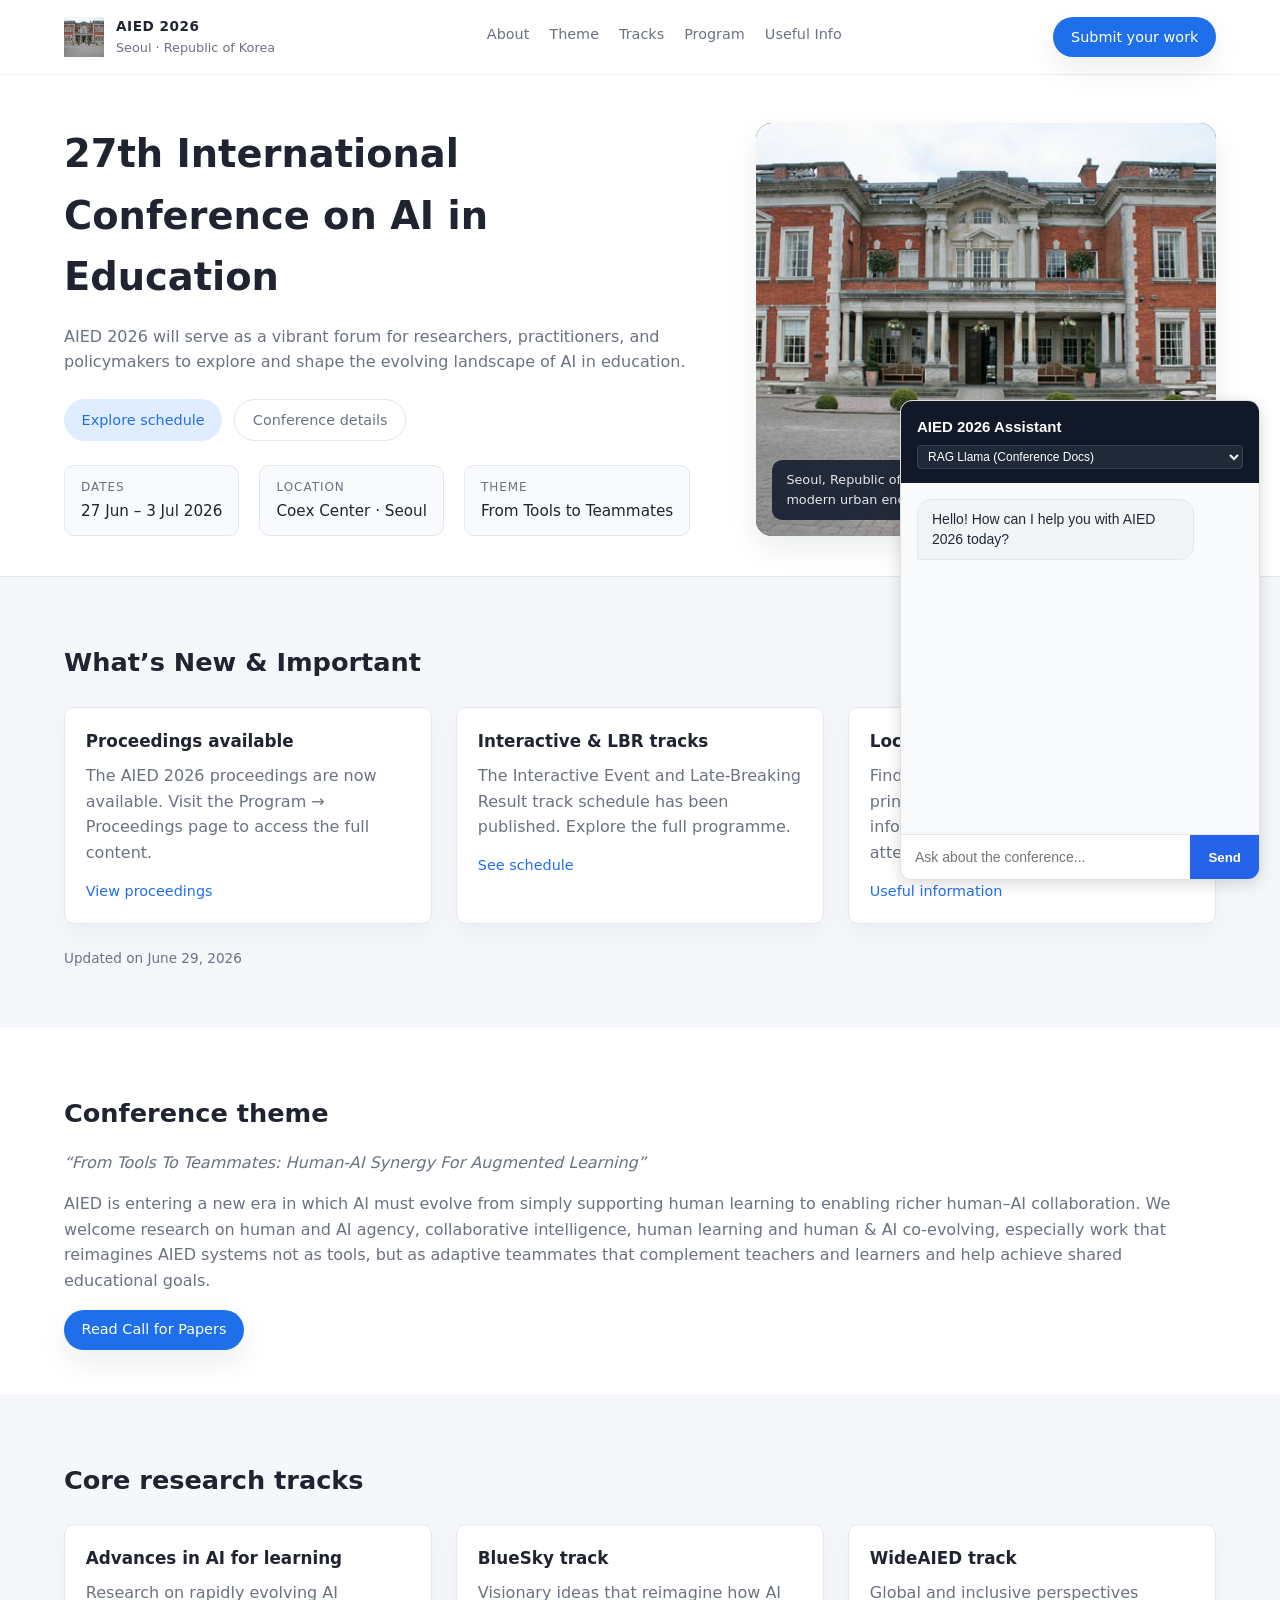
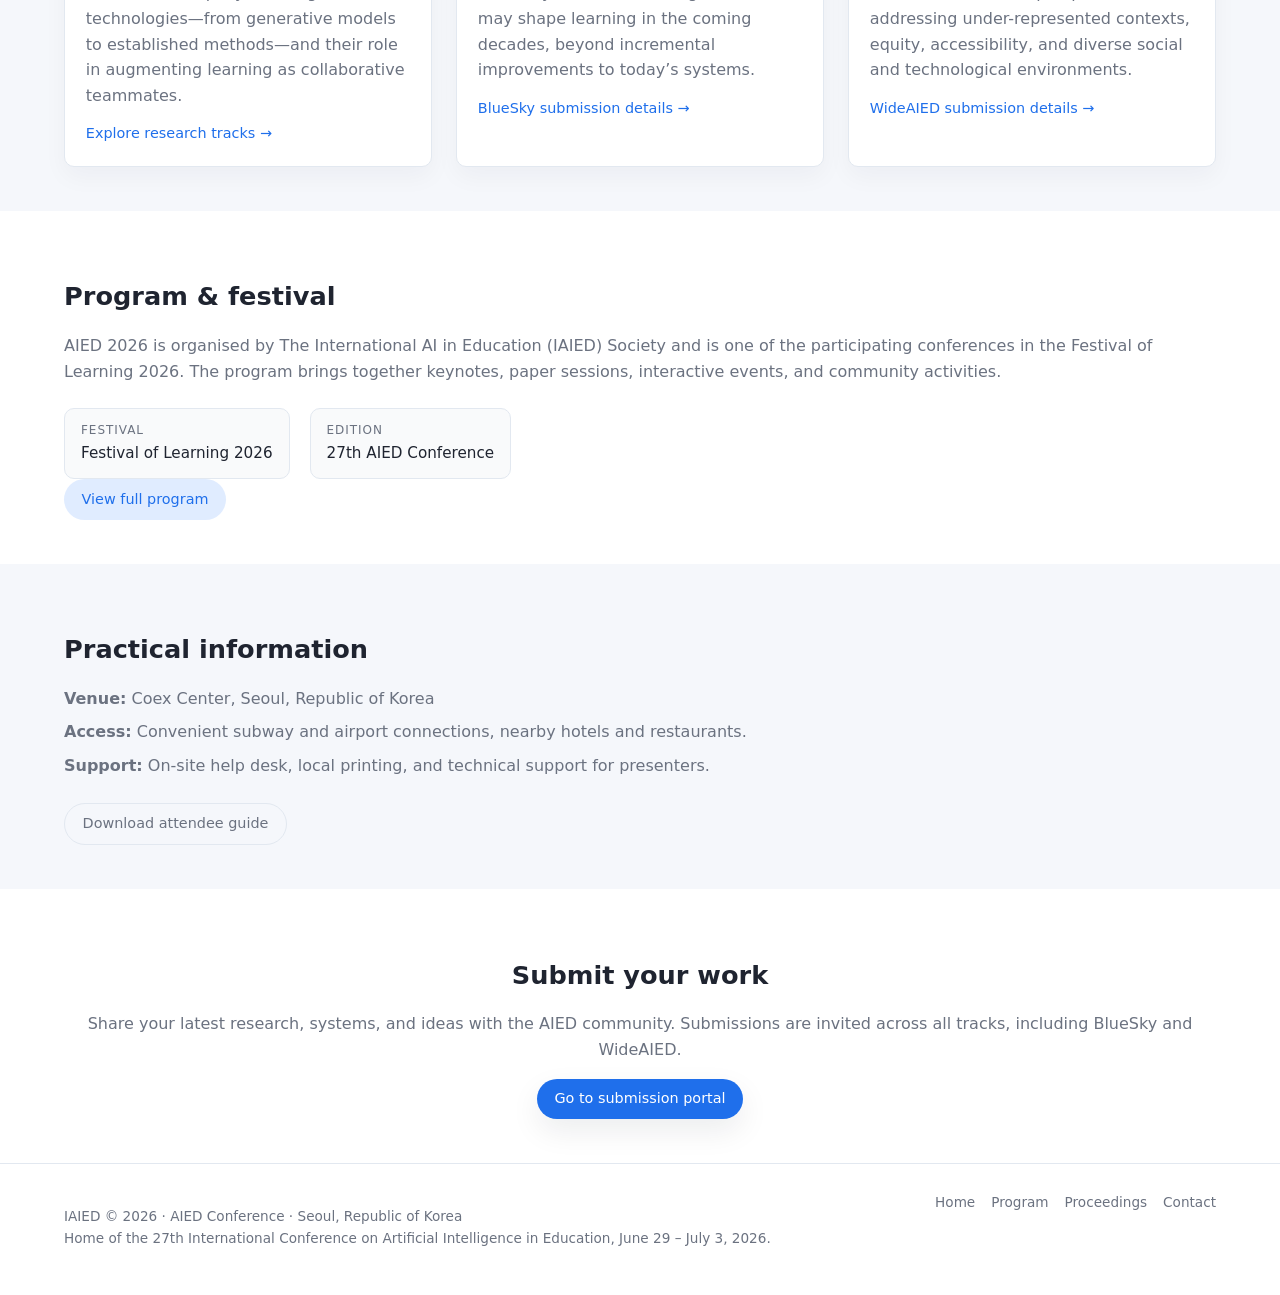
==== AiConference_site/AiConference_site/src/index.html @ f060a84a "Added Project Files" ====
<!DOCTYPE html>
<html lang="en">
<head>
    <meta charset="UTF-8"/>
    <title>AIED 2026 · Seoul · Home</title>
    <meta name="viewport" content="width=device-width, initial-scale=1"/>
    <link rel="stylesheet" href="css/style.css"/>
    <!-- Floating Chatbot Widget Styles -->
    <style>
        .chat-widget {
            position: fixed;
            bottom: 20px;
            right: 20px;
            width: 360px;
            height: 480px;
            background: #ffffff;
            border: 1px solid #e0e0e0;
            border-radius: 12px;
            box-shadow: 0 4px 16px rgba(0, 0, 0, 0.15);
            display: flex;
            flex-direction: column;
            font-family: -apple-system, BlinkMacSystemFont, "Segoe UI", Roboto, Helvetica, Arial, sans-serif;
            z-index: 1000;
            overflow: hidden;
        }

        .chat-header {
            background: #111827;
            color: #ffffff;
            padding: 14px 16px;
            font-weight: 600;
            font-size: 15px;
        }

        .chat-messages {
            flex: 1;
            padding: 16px;
            overflow-y: auto;
            display: flex;
            flex-direction: column;
            gap: 12px;
            background: #f9fafb;
        }

        .message {
            max-width: 85%;
            padding: 10px 14px;
            border-radius: 14px;
            font-size: 14px;
            line-height: 1.4;
            word-wrap: break-word;
        }

        /*.message.user {*/
        /*    background: #2563eb;*/
        /*    color: #ffffff;*/
        /*    align-self: flex-end;*/
        /*    border-bottom-right-radius: 2px;*/
        /*}*/

        .message.bot {
            background: #f3f4f6;
            color: #1f2937;
            align-self: flex-start;
            border-bottom-left-radius: 2px;
            border: 1px solid #e5e7eb;
        }

        .chat-input-container {
            display: flex;
            border-top: 1px solid #e5e7eb;
            background: #ffffff;
        }

        .chat-input {
            flex: 1;
            border: none;
            padding: 14px;
            outline: none;
            font-size: 14px;
        }

        .chat-submit {
            background: #2563eb;
            color: #ffffff;
            border: none;
            padding: 0 18px;
            font-weight: 600;
            cursor: pointer;
            transition: background 0.2s;
        }

        .chat-submit:hover {
            background: #1d4ed8;
        }
    </style>
</head>
<body>
<header class="site-header">
    <div class="logo-area">
        <img src="img/conference.jpg" alt="Conference Logo" class="logo"/>
        <div class="logo-text">
            <span class="conf-name">AIED 2026</span>
            <span class="conf-location">Seoul · Republic of Korea</span>
        </div>
    </div>
    <nav class="main-nav">
        <a href="#">About</a>
        <a href="#theme">Theme</a>
        <a href="#tracks">Tracks</a>
        <a href="#program">Program</a>
        <a href="#info">Useful Info</a>
    </nav>
    <a href="#submit" class="primary-btn">Submit your work</a>
</header>

<section class="conference">
    <div class="conference-content">
        <h1>27th International Conference on AI in Education</h1>
        <p>
            AIED 2026 will serve as a vibrant forum for researchers, practitioners, and policymakers
            to explore and shape the evolving landscape of AI in education.
        </p>
        <div class="conference-actions">
            <a href="#program" class="secondary-btn">Explore schedule</a>
            <a href="#dates" class="ghost-btn">Conference details</a>
        </div>
        <div class="conference-meta">
            <div class="meta-item">
                <span class="meta-label">Dates</span>
                <span class="meta-value">27 Jun – 3 Jul 2026</span>
            </div>
            <div class="meta-item">
                <span class="meta-label">Location</span>
                <span class="meta-value">Coex Center · Seoul</span>
            </div>
            <div class="meta-item">
                <span class="meta-label">Theme</span>
                <span class="meta-value">From Tools to Teammates</span>
            </div>
        </div>
    </div>
    <div class="conference-image">
        <img src="img/conference.jpg" alt="Seoul cityscape"/>
        <div class="conference-caption">
            <span>Seoul, Republic of Korea</span>
            <span>Blending centuries-old traditions with modern urban energy.</span>
        </div>
    </div>
</section>

<!-- Ollama Chatbot UI -->
<div class="chat-widget">
    <div class="chat-header">
        <div>AIED 2026 Assistant</div>
        <select id="chatMode" style="background:#1f2937; color:#ffffff; border:1px solid #374151; border-radius:4px; padding:3px 6px; font-size:12px; margin-top:6px; width:100%; cursor:pointer;">
            <option value="rag" selected>RAG Llama (Conference Docs)</option>
            <option value="direct">Direct Llama 3 (General AI)</option>

        </select>
    </div>
    <div class="chat-messages" id="chatMessages">
        <div class="message bot">Hello! How can I help you with AIED 2026 today?</div>
    </div>
    <div class="chat-input-container">
        <label for="chatInput"></label><input type="text" id="chatInput" class="chat-input" placeholder="Ask about the conference..." autocomplete="off"/>
        <button id="chatSubmit" class="chat-submit">Send</button>
    </div>
</div>

<section id="whats-new" class="section section-alt">
    <div class="section-inner">
        <h2>What’s New & Important</h2>
        <div class="cards-grid">
            <article class="card">
                <h3>Proceedings available</h3>
                <p>
                    The AIED 2026 proceedings are now available. Visit the Program → Proceedings page to access the full content.
                </p>
                <a href="#" class="text-link">View proceedings</a>
            </article>
            <article class="card">
                <h3>Interactive & LBR tracks</h3>
                <p>
                    The Interactive Event and Late-Breaking Result track schedule has been published. Explore the full programme.
                </p>
                <a href="#" class="text-link">See schedule</a>
            </article>
            <article class="card">
                <h3>Local information</h3>
                <p>
                    Find details about room layouts, local printing services, and practical information for presenters and attendees.
                </p>
                <a href="#" class="text-link">Useful information</a>
            </article>
        </div>
        <p class="section-updated">Updated on June 29, 2026</p>
    </div>
</section>

<section id="theme" class="section">
    <div class="section-inner">
        <h2>Conference theme</h2>
        <p class="theme-title">
            “From Tools To Teammates: Human-AI Synergy For Augmented Learning”
        </p>
        <p>
            AIED is entering a new era in which AI must evolve from simply supporting human learning to enabling richer
            human–AI collaboration. We welcome research on human and AI agency, collaborative intelligence, human learning
            and human & AI co-evolving, especially work that reimagines AIED systems not as tools, but as adaptive teammates
            that complement teachers and learners and help achieve shared educational goals.
        </p>
        <a href="#" class="primary-btn">Read Call for Papers</a>
    </div>
</section>

<section id="tracks" class="section section-alt">
    <div class="section-inner">
        <h2>Core research tracks</h2>
        <div class="cards-grid">
            <article class="card">
                <h3>Advances in AI for learning</h3>
                <p>
                    Research on rapidly evolving AI technologies—from generative models to established methods—and their role
                    in augmenting learning as collaborative teammates.
                </p>
                <a href="#" class="text-link">Explore research tracks →</a>
            </article>
            <article class="card">
                <h3>BlueSky track</h3>
                <p>
                    Visionary ideas that reimagine how AI may shape learning in the coming decades, beyond incremental
                    improvements to today’s systems.
                </p>
                <a href="#" class="text-link">BlueSky submission details →</a>
            </article>
            <article class="card">
                <h3>WideAIED track</h3>
                <p>
                    Global and inclusive perspectives addressing under-represented contexts, equity, accessibility, and diverse
                    social and technological environments.
                </p>
                <a href="#" class="text-link">WideAIED submission details →</a>
            </article>
        </div>
    </div>
</section>

<section id="program" class="section">
    <div class="section-inner">
        <h2>Program & festival</h2>
        <p>
            AIED 2026 is organised by The International AI in Education (IAIED) Society and is one of the participating
            conferences in the Festival of Learning 2026. The program brings together keynotes, paper sessions, interactive
            events, and community activities.
        </p>
        <div class="conference-meta conference-meta-inline">
            <div class="meta-item">
                <span class="meta-label">Festival</span>
                <span class="meta-value">Festival of Learning 2026</span>
            </div>
            <div class="meta-item">
                <span class="meta-label">Edition</span>
                <span class="meta-value">27th AIED Conference</span>
            </div>
        </div>
        <a href="#" class="secondary-btn">View full program</a>
    </div>
</section>

<section id="info" class="section section-alt">
    <div class="section-inner">
        <h2>Practical information</h2>
        <ul class="info-list">
            <li><strong>Venue:</strong> Coex Center, Seoul, Republic of Korea</li>
            <li><strong>Access:</strong> Convenient subway and airport connections, nearby hotels and restaurants.</li>
            <li><strong>Support:</strong> On-site help desk, local printing, and technical support for presenters.</li>
        </ul>
        <a href="#" class="ghost-btn">Download attendee guide</a>
    </div>
</section>

<section id="submit" class="section">
    <div class="section-inner section-submit">
        <h2>Submit your work</h2>
        <p>
            Share your latest research, systems, and ideas with the AIED community. Submissions are invited across all
            tracks, including BlueSky and WideAIED.
        </p>
        <a href="#" class="primary-btn">Go to submission portal</a>
    </div>
</section>

<footer class="site-footer">
    <div class="footer-inner">
        <p>
            IAIED © 2026 · AIED Conference · Seoul, Republic of Korea<br/>
            Home of the 27th International Conference on Artificial Intelligence in Education, June 29 – July 3, 2026.
        </p>
        <nav class="footer-nav">
            <a href="#">Home</a>
            <a href="#">Program</a>
            <a href="#">Proceedings</a>
            <a href="#">Contact</a>
        </nav>
    </div>
</footer>

<script>
    const chatMessages = document.getElementById('chatMessages');
    const chatInput = document.getElementById('chatInput');
    const chatSubmit = document.getElementById('chatSubmit');
    const chatMode = document.getElementById('chatMode');

    // Relative path routing directly to your Flask backend endpoint
    const BACKEND_API_URL = '/api/chat';

    async function sendMessage() {
        const text = chatInput.value.trim();
        const mode = chatMode.value;
        if (!text) return;

        appendMessage(text, 'user');
        chatInput.value = '';

        const modeLabel = mode === 'rag' ? 'RAG Database' : 'Direct Llama';
        const botMessageDiv = appendMessage(`Thinking (${modeLabel})...`, 'bot');
        chatInput.disabled = true;
        chatSubmit.disabled = true;

        try {
            const response = await fetch(BACKEND_API_URL, {
                method: 'POST',
                headers: {'Content-Type': 'application/json'},
                body: JSON.stringify({
                    message: text,
                    mode: mode
                })
            });

            const data = await response.json();

            if (response.ok) {
                botMessageDiv.innerText = data.response;
            } else {
                botMessageDiv.innerText = 'Error: ' + (data.error || 'Failed to get a response from AI.');
            }
        } catch (error) {
            console.error(error);
            botMessageDiv.innerText = 'Error: Make sure your Python backend (python app.py) is running.';
        } finally {
            chatInput.disabled = false;
            chatSubmit.disabled = false;
            chatInput.focus();
            chatMessages.scrollTop = chatMessages.scrollHeight;
        }
    }

    function appendMessage(text, sender) {
        const messageDiv = document.createElement('div');
        messageDiv.classList.add('message', sender);
        messageDiv.innerText = text;
        chatMessages.appendChild(messageDiv);
        chatMessages.scrollTop = chatMessages.scrollHeight;
        return messageDiv;
    }

    chatSubmit.addEventListener('click', sendMessage);
    chatInput.addEventListener('keydown', (e) => {
        if (e.key === 'Enter') sendMessage();
    });

</script>
</body>
</html>
---- AiConference_site/AiConference_site/src/css/style.css ----
:root {
    --bg: #ffffff;
    --bg-alt: #f5f7fb;
    --text: #1f2430;
    --muted: #6b7280;
    --accent: #1f6feb;
    --accent-soft: #e0ecff;
    --border: #e2e8f0;
    --shadow-soft: 0 12px 30px rgba(15, 23, 42, 0.08);
    --radius-lg: 16px;
    --radius-md: 10px;
    --radius-sm: 6px;
}

*,
*::before,
*::after {
    box-sizing: border-box;
}

body {
    margin: 0;
    font-family: system-ui, -apple-system, BlinkMacSystemFont, "Segoe UI", sans-serif;
    background: var(--bg);
    color: var(--text);
    line-height: 1.6;
}

/* Header */

.site-header {
    position: sticky;
    top: 0;
    z-index: 20;
    display: flex;
    align-items: center;
    justify-content: space-between;
    padding: 1rem 5vw;
    background: rgba(255, 255, 255, 0.9);
    backdrop-filter: blur(12px);
    border-bottom: 1px solid rgba(226, 232, 240, 0.7);
}

.logo-area {
    display: flex;
    align-items: center;
    gap: 0.75rem;
}

.logo {
    width: 40px;
    height: 40px;
}

.logo-text {
    display: flex;
    flex-direction: column;
}

.conf-name {
    font-weight: 600;
    letter-spacing: 0.04em;
    text-transform: uppercase;
    font-size: 0.85rem;
}

.conf-location {
    font-size: 0.8rem;
    color: var(--muted);
}

.main-nav {
    display: flex;
    gap: 1.25rem;
    font-size: 0.9rem;
}

.main-nav a {
    text-decoration: none;
    color: var(--muted);
    padding-bottom: 0.2rem;
    border-bottom: 2px solid transparent;
    transition: color 0.2s ease, border-color 0.2s ease;
}

.main-nav a:hover {
    color: var(--accent);
    border-color: var(--accent-soft);
}

/* Buttons */

.primary-btn,
.secondary-btn,
.ghost-btn,
.text-link {
    display: inline-flex;
    align-items: center;
    justify-content: center;
    padding: 0.55rem 1.1rem;
    border-radius: 999px;
    font-size: 0.9rem;
    font-weight: 500;
    text-decoration: none;
    cursor: pointer;
    transition: background 0.2s ease, color 0.2s ease, box-shadow 0.2s ease, transform 0.1s ease;
}

.primary-btn {
    background: var(--accent);
    color: #ffffff;
    box-shadow: var(--shadow-soft);
}

.primary-btn:hover {
    background: #1654b8;
    transform: translateY(-1px);
}

.secondary-btn {
    background: var(--accent-soft);
    color: var(--accent);
}

.secondary-btn:hover {
    background: #d1e2ff;
}

.ghost-btn {
    background: transparent;
    border: 1px solid var(--border);
    color: var(--muted);
}

.ghost-btn:hover {
    background: #f9fafb;
}

.text-link {
    padding: 0;
    border-radius: 0;
    color: var(--accent);
    background: none;
}

.text-link:hover {
    text-decoration: underline;
}

/* conference */

.conference {
    display: grid;
    grid-template-columns: minmax(0, 1.4fr) minmax(0, 1fr);
    gap: 3rem;
    padding: 3rem 5vw 2.5rem;
    border-bottom: 1px solid var(--border);
}

.conference-content h1 {
    font-size: clamp(2.2rem, 3vw, 2.8rem);
    margin: 0 0 1rem;
}

.conference-content p {
    max-width: 40rem;
    color: var(--muted);
    margin-bottom: 1.5rem;
}

.conference-actions {
    display: flex;
    flex-wrap: wrap;
    gap: 0.75rem;
    margin-bottom: 1.5rem;
}

.conference-meta {
    display: flex;
    flex-wrap: wrap;
    gap: 1.25rem;
}

.conference-meta-inline {
    margin-top: 1.5rem;
}

.meta-item {
    padding: 0.75rem 1rem;
    border-radius: var(--radius-md);
    background: #f9fafb;
    border: 1px solid var(--border);
}

.meta-label {
    display: block;
    font-size: 0.75rem;
    text-transform: uppercase;
    letter-spacing: 0.08em;
    color: var(--muted);
}

.meta-value {
    font-size: 0.95rem;
    font-weight: 500;
}

.conference-image {
    position: relative;
    border-radius: var(--radius-lg);
    overflow: hidden;
    box-shadow: var(--shadow-soft);
    background: #0f172a;
}

.conference-image img {
    width: 100%;
    height: 100%;
    object-fit: cover;
    display: block;
}

.conference-caption {
    position: absolute;
    left: 1rem;
    bottom: 1rem;
    padding: 0.6rem 0.9rem;
    border-radius: var(--radius-md);
    background: rgba(15, 23, 42, 0.85);
    color: #e5e7eb;
    font-size: 0.8rem;
}

/* Sections */

.section {
    padding: 2.75rem 5vw;
}

.section-alt {
    background: var(--bg-alt);
}

.section-inner {
    max-width: 72rem;
    margin: 0 auto;
}

.section h2 {
    font-size: 1.6rem;
    margin-bottom: 1rem;
}

.section p {
    color: var(--muted);
}

.theme-title {
    font-style: italic;
    font-weight: 500;
    margin-bottom: 1rem;
}

/* Cards */

.cards-grid {
    display: grid;
    grid-template-columns: repeat(auto-fit, minmax(240px, 1fr));
    gap: 1.5rem;
    margin-top: 1.5rem;
}

.card {
    background: #ffffff;
    border-radius: var(--radius-md);
    padding: 1.25rem 1.3rem;
    border: 1px solid var(--border);
    box-shadow: 0 10px 24px rgba(15, 23, 42, 0.04);
}

.card h3 {
    margin-top: 0;
    margin-bottom: 0.5rem;
    font-size: 1.05rem;
}

.card p {
    margin: 0 0 0.75rem;
}

/* Info list */

.info-list {
    list-style: none;
    padding: 0;
    margin: 1rem 0 1.5rem;
}

.info-list li {
    margin-bottom: 0.5rem;
    color: var(--muted);
}

/* Submit section */

.section-submit {
    text-align: center;
}

/* Updated text */

.section-updated {
    margin-top: 1.5rem;
    font-size: 0.85rem;
    color: var(--muted);
}

/* Footer */

.site-footer {
    border-top: 1px solid var(--border);
    padding: 1.75rem 5vw 2rem;
    background: #ffffff;
}

.footer-inner {
    max-width: 72rem;
    margin: 0 auto;
    display: flex;
    flex-wrap: wrap;
    justify-content: space-between;
    gap: 1rem;
    font-size: 0.85rem;
    color: var(--muted);
}

.footer-nav {
    display: flex;
    gap: 1rem;
}

.footer-nav a {
    text-decoration: none;
    color: var(--muted);
}

.footer-nav a:hover {
    color: var(--accent);
}

/* Responsive */

@media (max-width: 900px) {
    .conference {
        grid-template-columns: 1fr;
    }

    .site-header {
        flex-wrap: wrap;
        gap: 0.75rem;
    }

    .main-nav {
        order: 3;
        width: 100%;
        justify-content: center;
        flex-wrap: wrap;
    }
}
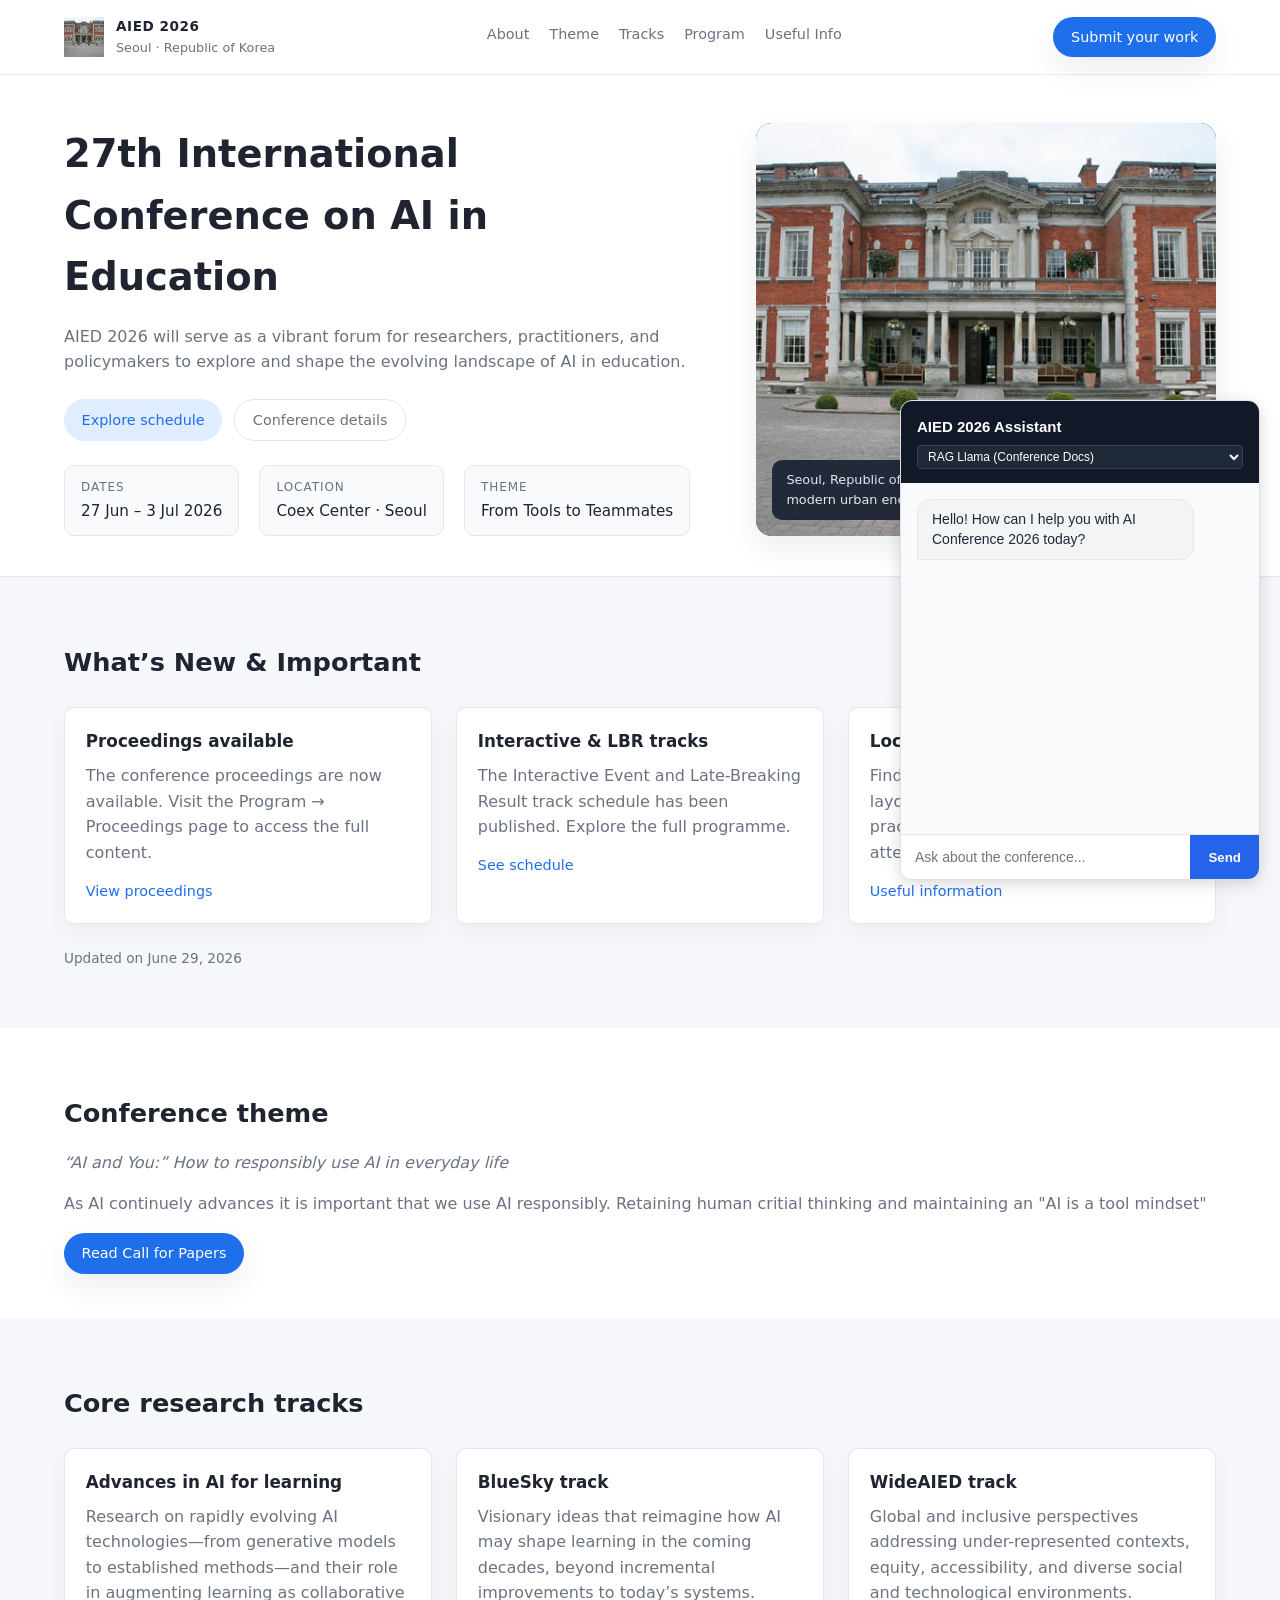
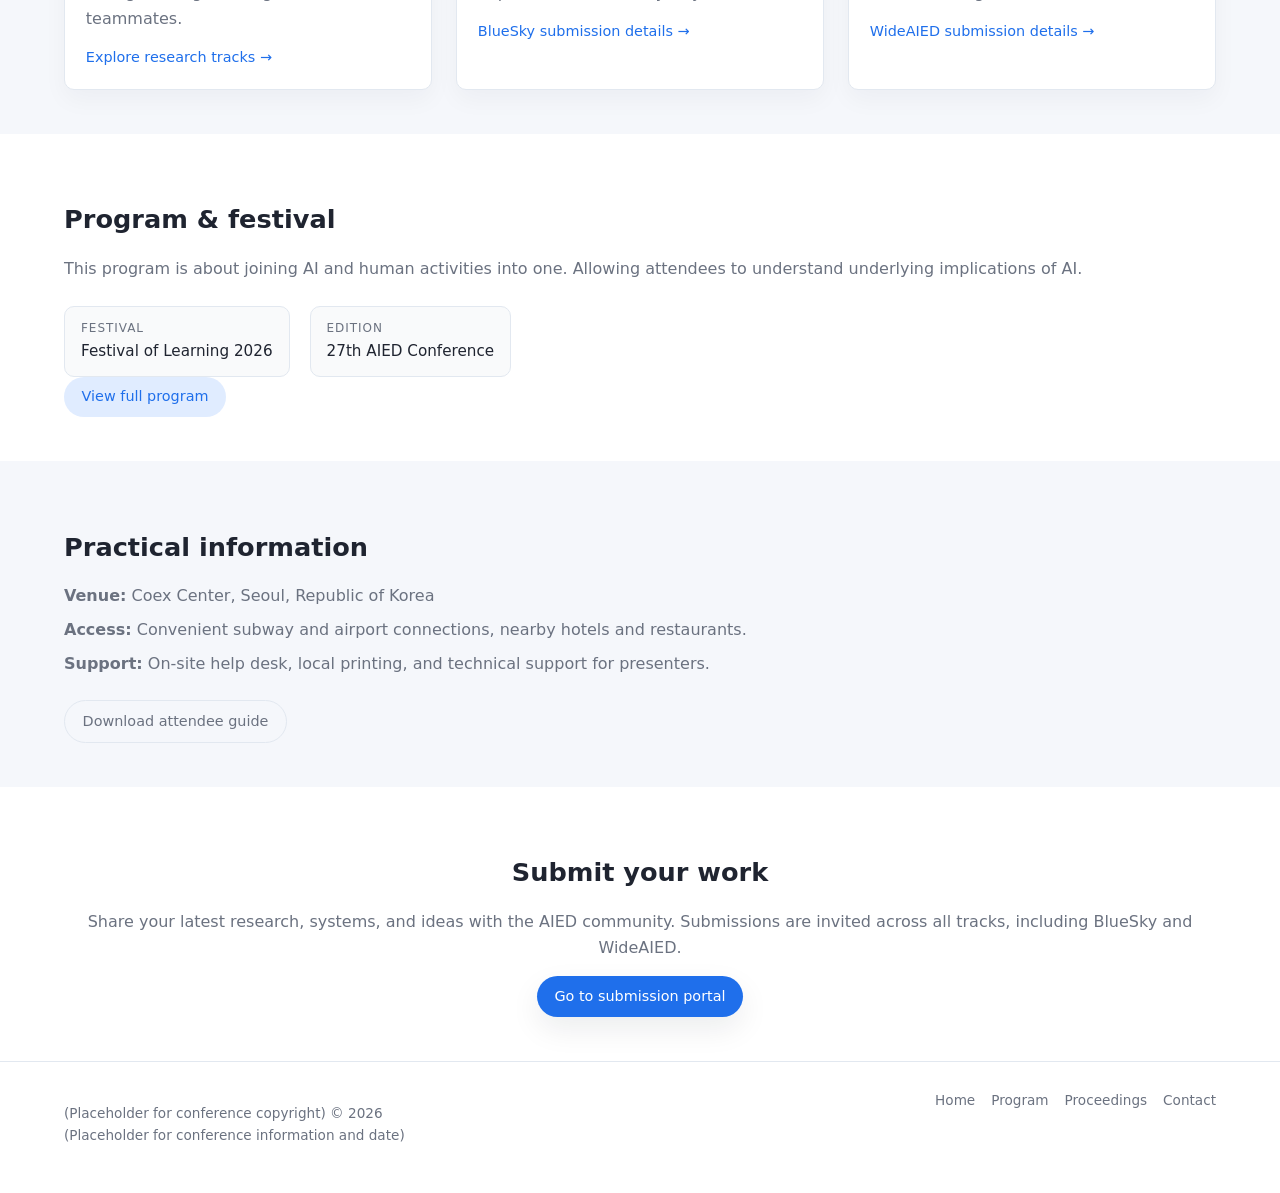
==== commit f0d957cc: "Updated placeholder text." ====
--- a/AiConference_site/AiConference_site/src/index.html
+++ b/AiConference_site/AiConference_site/src/index.html
@@ -141,7 +141,7 @@
         </div>
     </div>
     <div class="conference-image">
-        <img src="img/conference.jpg" alt="Seoul cityscape"/>
+        <img src="img/conference.jpg" alt="Placeholder"/>
         <div class="conference-caption">
             <span>Seoul, Republic of Korea</span>
             <span>Blending centuries-old traditions with modern urban energy.</span>
@@ -160,7 +160,7 @@
         </select>
     </div>
     <div class="chat-messages" id="chatMessages">
-        <div class="message bot">Hello! How can I help you with AIED 2026 today?</div>
+        <div class="message bot">Hello! How can I help you with AI Conference 2026 today?</div>
     </div>
     <div class="chat-input-container">
         <label for="chatInput"></label><input type="text" id="chatInput" class="chat-input" placeholder="Ask about the conference..." autocomplete="off"/>
@@ -175,7 +175,7 @@
             <article class="card">
                 <h3>Proceedings available</h3>
                 <p>
-                    The AIED 2026 proceedings are now available. Visit the Program → Proceedings page to access the full content.
+                    The conference proceedings are now available. Visit the Program → Proceedings page to access the full content.
                 </p>
                 <a href="#" class="text-link">View proceedings</a>
             </article>
@@ -189,7 +189,7 @@
             <article class="card">
                 <h3>Local information</h3>
                 <p>
-                    Find details about room layouts, local printing services, and practical information for presenters and attendees.
+                    Find details about the conference. Room layouts, local printing services, and practical information for presenters and attendees.
                 </p>
                 <a href="#" class="text-link">Useful information</a>
             </article>
@@ -202,13 +202,10 @@
     <div class="section-inner">
         <h2>Conference theme</h2>
         <p class="theme-title">
-            “From Tools To Teammates: Human-AI Synergy For Augmented Learning”
-        </p>
-        <p>
-            AIED is entering a new era in which AI must evolve from simply supporting human learning to enabling richer
-            human–AI collaboration. We welcome research on human and AI agency, collaborative intelligence, human learning
-            and human & AI co-evolving, especially work that reimagines AIED systems not as tools, but as adaptive teammates
-            that complement teachers and learners and help achieve shared educational goals.
+            “AI and You:” How to responsibly use AI in everyday life
+        </p>
+        <p>
+            As AI continuely advances it is important that we use AI responsibly. Retaining human critial thinking and maintaining an "AI is a tool mindset"
         </p>
         <a href="#" class="primary-btn">Read Call for Papers</a>
     </div>
@@ -250,9 +247,7 @@
     <div class="section-inner">
         <h2>Program & festival</h2>
         <p>
-            AIED 2026 is organised by The International AI in Education (IAIED) Society and is one of the participating
-            conferences in the Festival of Learning 2026. The program brings together keynotes, paper sessions, interactive
-            events, and community activities.
+            This program is about joining AI and human activities into one. Allowing attendees to understand underlying implications of AI.
         </p>
         <div class="conference-meta conference-meta-inline">
             <div class="meta-item">
@@ -294,8 +289,8 @@
 <footer class="site-footer">
     <div class="footer-inner">
         <p>
-            IAIED © 2026 · AIED Conference · Seoul, Republic of Korea<br/>
-            Home of the 27th International Conference on Artificial Intelligence in Education, June 29 – July 3, 2026.
+            (Placeholder for conference copyright) © 2026  <br/>
+            (Placeholder for conference information and date)
         </p>
         <nav class="footer-nav">
             <a href="#">Home</a>
@@ -370,6 +365,9 @@
         if (e.key === 'Enter') sendMessage();
     });
 
+
 </script>
 </body>
-</html>+</html>
+
+<script src="main.js"></script>
